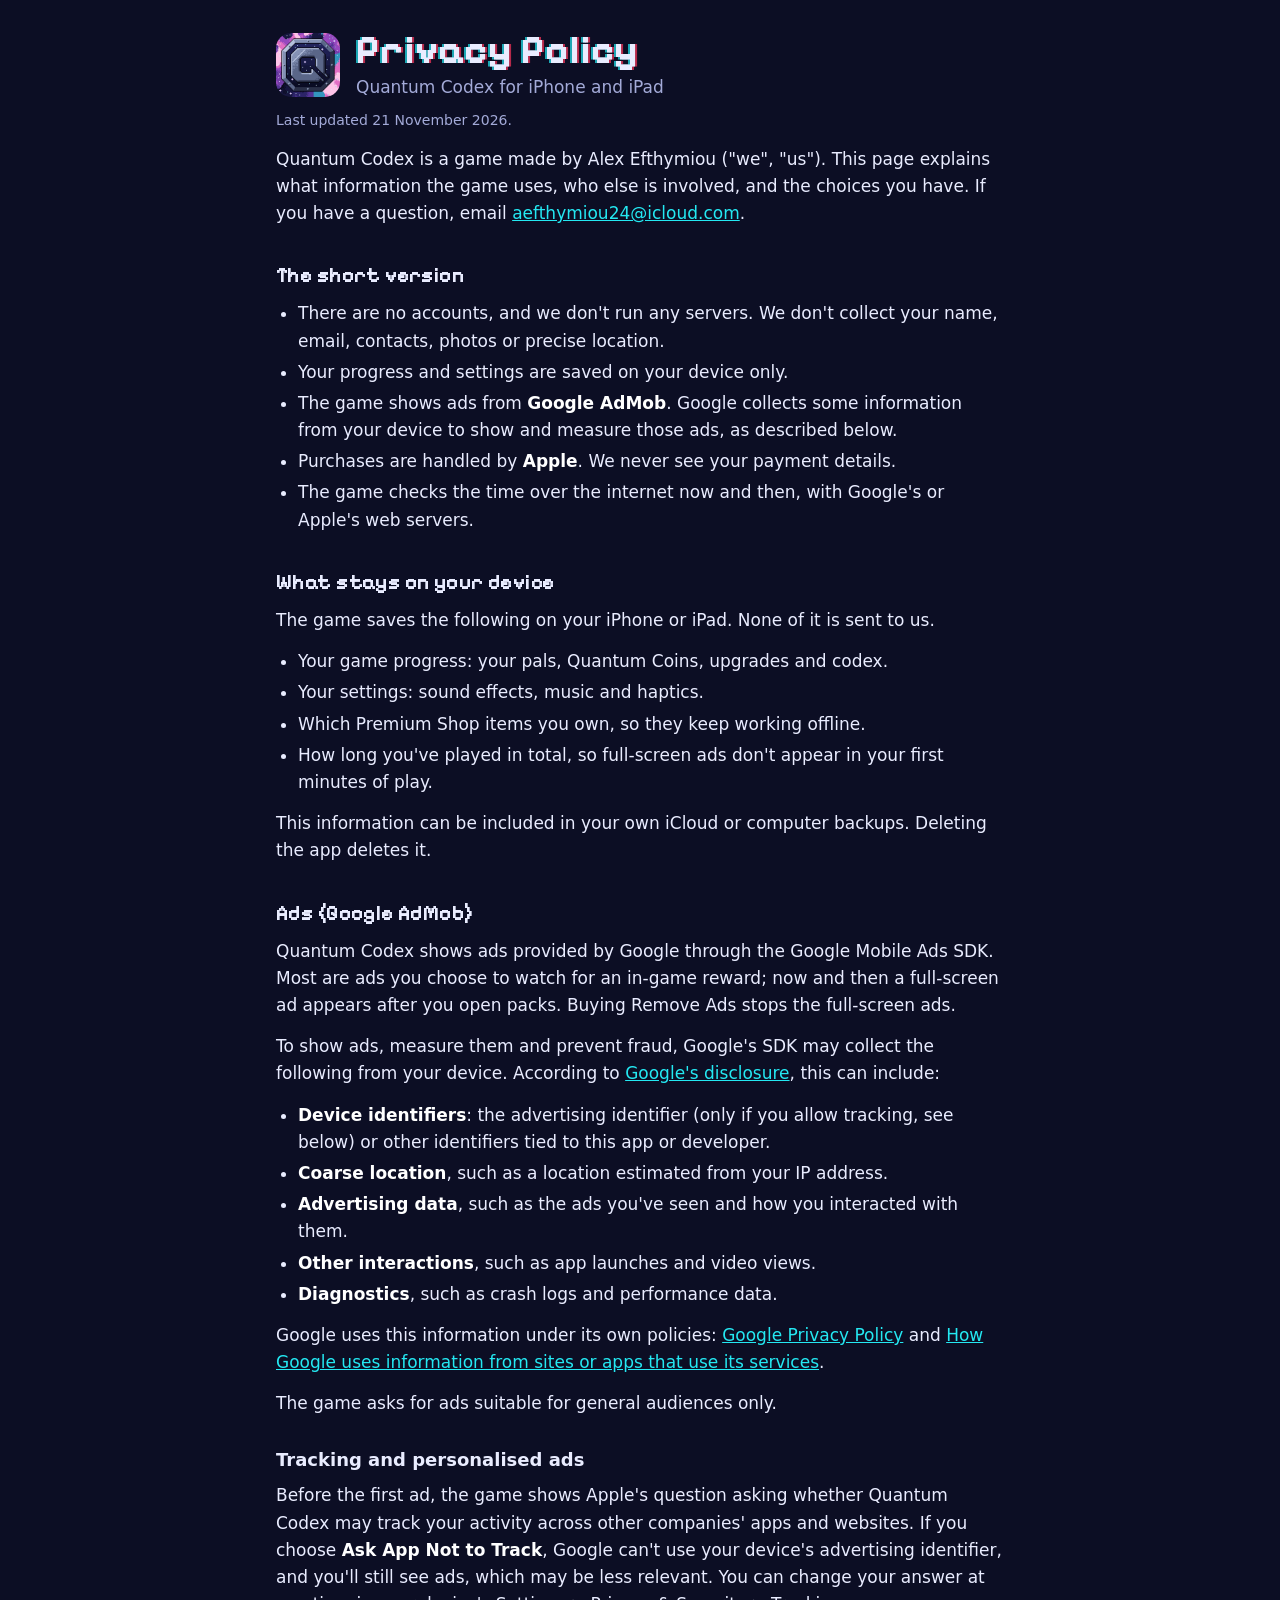
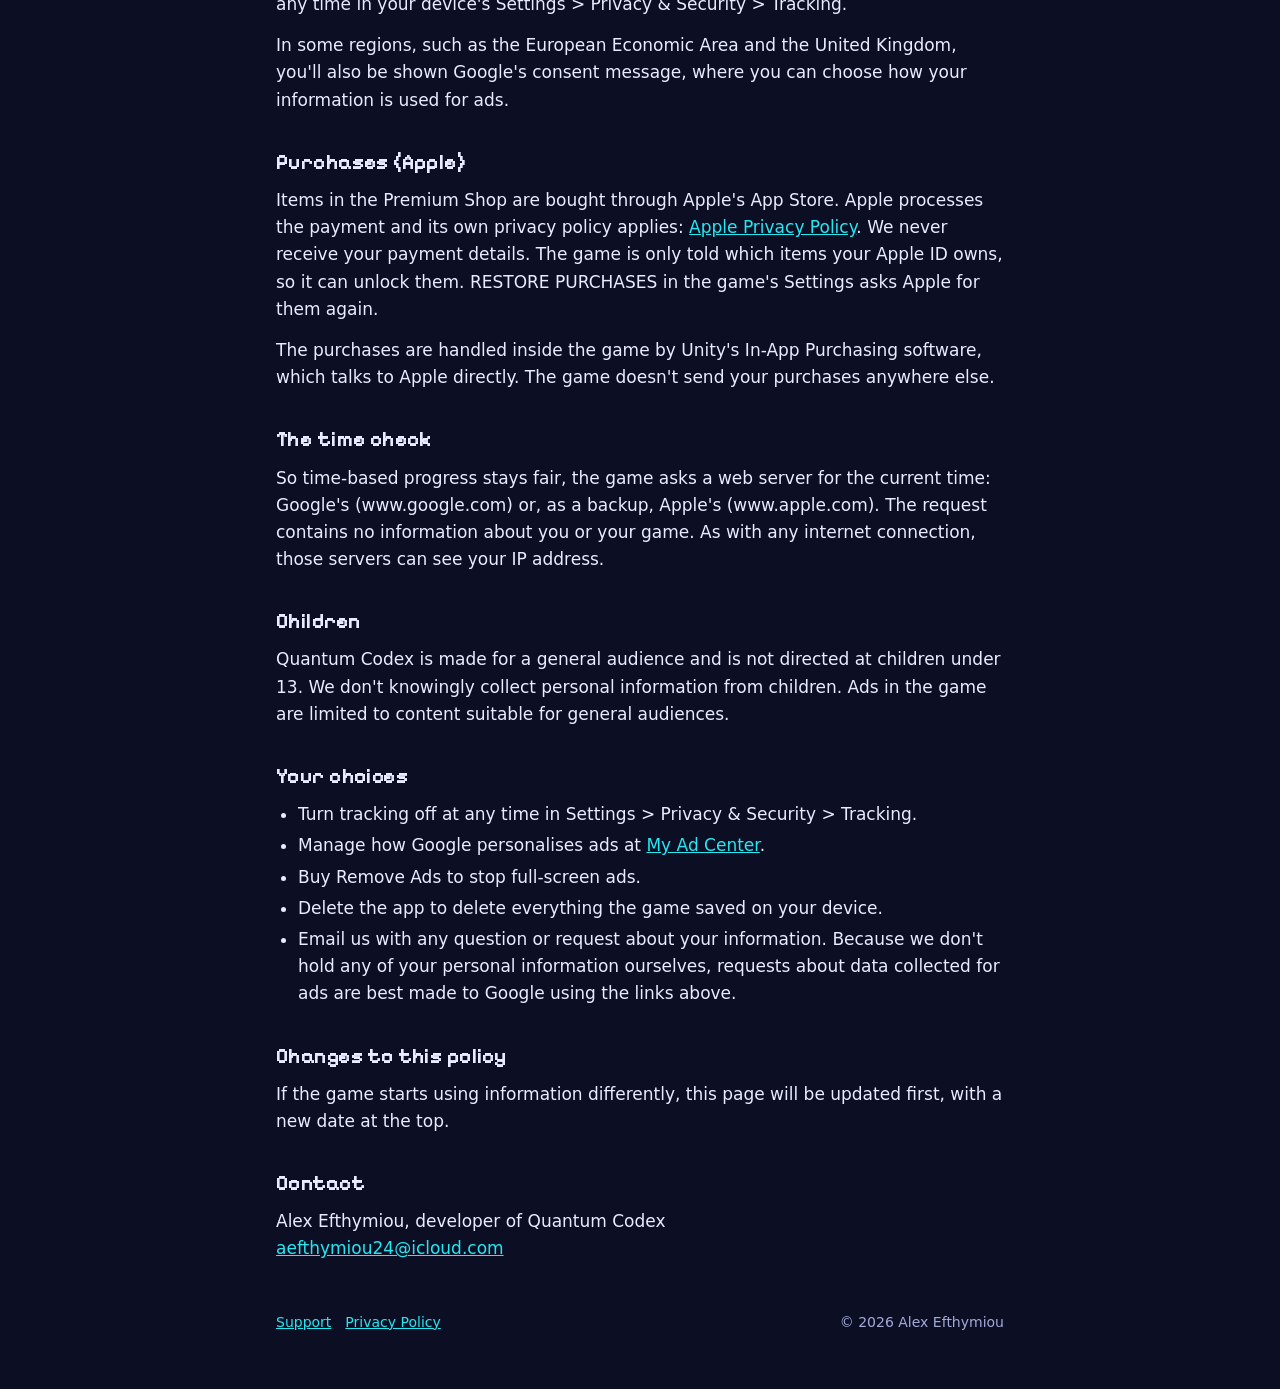
==== privacy/index.html @ 3a5fe4cd "Quantum Codex support site and privacy policy Co-Authored-By: Claude Opus 5.5 <noreply@anthropic.com" ====
<!doctype html>
<html lang="en-AU">
<head>
<meta charset="utf-8">
<meta name="viewport" content="width=device-width, initial-scale=1">
<title>Quantum Codex Privacy Policy</title>
<meta name="description" content="How Quantum Codex handles your information: what stays on your device, the ads from Google AdMob, purchases through Apple, and the time check.">
<link rel="icon" type="image/png" href="../assets/favicon.png">
<link rel="apple-touch-icon" href="../assets/apple-touch-icon.png">
<link rel="stylesheet" href="../assets/site.css">
</head>
<body>

<main class="wrap policy">
  <header class="top">
    <img src="../assets/icon-256.png" alt="">
    <div>
      <h1>Privacy Policy</h1>
      <p class="tag">Quantum Codex for iPhone and iPad</p>
    </div>
  </header>
  <p class="updated">Last updated 21 November 2026.</p>

  <p>Quantum Codex is a game made by Alex Efthymiou ("we", "us"). This page explains what information the game uses, who else is involved, and the choices you have. If you have a question, email <a href="mailto:aefthymiou24@icloud.com">aefthymiou24@icloud.com</a>.</p>

  <h2>The short version</h2>
  <ul>
    <li>There are no accounts, and we don't run any servers. We don't collect your name, email, contacts, photos or precise location.</li>
    <li>Your progress and settings are saved on your device only.</li>
    <li>The game shows ads from <strong>Google AdMob</strong>. Google collects some information from your device to show and measure those ads, as described below.</li>
    <li>Purchases are handled by <strong>Apple</strong>. We never see your payment details.</li>
    <li>The game checks the time over the internet now and then, with Google's or Apple's web servers.</li>
  </ul>

  <h2>What stays on your device</h2>
  <p>The game saves the following on your iPhone or iPad. None of it is sent to us.</p>
  <ul>
    <li>Your game progress: your pals, Quantum Coins, upgrades and codex.</li>
    <li>Your settings: sound effects, music and haptics.</li>
    <li>Which Premium Shop items you own, so they keep working offline.</li>
    <li>How long you've played in total, so full-screen ads don't appear in your first minutes of play.</li>
  </ul>
  <p>This information can be included in your own iCloud or computer backups. Deleting the app deletes it.</p>

  <h2>Ads (Google AdMob)</h2>
  <p>Quantum Codex shows ads provided by Google through the Google Mobile Ads SDK. Most are ads you choose to watch for an in-game reward; now and then a full-screen ad appears after you open packs. Buying Remove Ads stops the full-screen ads.</p>
  <p>To show ads, measure them and prevent fraud, Google's SDK may collect the following from your device. According to <a href="https://developers.google.com/admob/ios/privacy/data-disclosure">Google's disclosure</a>, this can include:</p>
  <ul>
    <li><strong>Device identifiers</strong>: the advertising identifier (only if you allow tracking, see below) or other identifiers tied to this app or developer.</li>
    <li><strong>Coarse location</strong>, such as a location estimated from your IP address.</li>
    <li><strong>Advertising data</strong>, such as the ads you've seen and how you interacted with them.</li>
    <li><strong>Other interactions</strong>, such as app launches and video views.</li>
    <li><strong>Diagnostics</strong>, such as crash logs and performance data.</li>
  </ul>
  <p>Google uses this information under its own policies: <a href="https://policies.google.com/privacy">Google Privacy Policy</a> and <a href="https://policies.google.com/technologies/partner-sites">How Google uses information from sites or apps that use its services</a>.</p>
  <p>The game asks for ads suitable for general audiences only.</p>

  <h3>Tracking and personalised ads</h3>
  <p>Before the first ad, the game shows Apple's question asking whether Quantum Codex may track your activity across other companies' apps and websites. If you choose <strong>Ask App Not to Track</strong>, Google can't use your device's advertising identifier, and you'll still see ads, which may be less relevant. You can change your answer at any time in your device's Settings &gt; Privacy &amp; Security &gt; Tracking.</p>
  <p>In some regions, such as the European Economic Area and the United Kingdom, you'll also be shown Google's consent message, where you can choose how your information is used for ads.</p>

  <h2>Purchases (Apple)</h2>
  <p>Items in the Premium Shop are bought through Apple's App Store. Apple processes the payment and its own privacy policy applies: <a href="https://www.apple.com/legal/privacy/">Apple Privacy Policy</a>. We never receive your payment details. The game is only told which items your Apple ID owns, so it can unlock them. RESTORE PURCHASES in the game's Settings asks Apple for them again.</p>
  <p>The purchases are handled inside the game by Unity's In-App Purchasing software, which talks to Apple directly. The game doesn't send your purchases anywhere else.</p>

  <h2>The time check</h2>
  <p>So time-based progress stays fair, the game asks a web server for the current time: Google's (www.google.com) or, as a backup, Apple's (www.apple.com). The request contains no information about you or your game. As with any internet connection, those servers can see your IP address.</p>

  <h2>Children</h2>
  <p>Quantum Codex is made for a general audience and is not directed at children under 13. We don't knowingly collect personal information from children. Ads in the game are limited to content suitable for general audiences.</p>

  <h2>Your choices</h2>
  <ul>
    <li>Turn tracking off at any time in Settings &gt; Privacy &amp; Security &gt; Tracking.</li>
    <li>Manage how Google personalises ads at <a href="https://myadcenter.google.com">My Ad Center</a>.</li>
    <li>Buy Remove Ads to stop full-screen ads.</li>
    <li>Delete the app to delete everything the game saved on your device.</li>
    <li>Email us with any question or request about your information. Because we don't hold any of your personal information ourselves, requests about data collected for ads are best made to Google using the links above.</li>
  </ul>

  <h2>Changes to this policy</h2>
  <p>If the game starts using information differently, this page will be updated first, with a new date at the top.</p>

  <h2>Contact</h2>
  <p>Alex Efthymiou, developer of Quantum Codex<br>
  <a href="mailto:aefthymiou24@icloud.com">aefthymiou24@icloud.com</a></p>

  <footer>
    <nav><a href="../">Support</a><a href="./">Privacy Policy</a></nav>
    <span>&copy; 2026 Alex Efthymiou</span>
  </footer>
</main>
</body>
</html>
---- assets/site.css ----
/* Quantum Codex support site. One dark theme on purpose: the game is set in an attic at night. */
@font-face {
  font-family: "Pixelify Sans";
  src: url("pixelify-sans-700.woff2") format("woff2");
  font-weight: 700;
  font-display: swap;
}

:root {
  --night: #0c0e24;
  --panel: #161a3e;
  --line: #2a2f63;
  --ink: #e9ecff;
  --muted: #a3aad8;
  --cyan: #24e8f2;
  --red: #ff355b;
  --gold: #f2b552;
  --display: "Pixelify Sans", "Courier New", monospace;
  --body: -apple-system, BlinkMacSystemFont, system-ui, "Segoe UI", Roboto, sans-serif;
  color-scheme: dark;
}

* { box-sizing: border-box; }
html { -webkit-text-size-adjust: 100%; }
body {
  margin: 0;
  background: var(--night);
  color: var(--ink);
  font: 17px/1.6 var(--body);
}

.hero { background: #06071a; border-bottom: 2px solid var(--line); }
.hero img { display: block; width: 100%; max-width: 1400px; height: auto; margin: 0 auto; aspect-ratio: 1920 / 823; }

.wrap { max-width: 760px; margin: 0 auto; padding: 0 16px 56px; }

header.top { display: flex; align-items: center; gap: 16px; padding: 28px 0 8px; }
header.top img { width: 64px; height: 64px; border-radius: 15px; flex: none; }
h1 {
  font: 700 clamp(28px, 6vw, 40px)/1.1 var(--display);
  margin: 0;
  letter-spacing: .02em;
  text-shadow: -2px 0 0 rgba(36, 232, 242, .7), 2px 0 0 rgba(255, 53, 91, .7);
}
.tag { margin: 2px 0 0; color: var(--muted); }
h2 { font: 700 24px/1.2 var(--display); margin: 44px 0 12px; letter-spacing: .02em; }
h3 { font-size: 18px; margin: 28px 0 8px; }
p, li { max-width: 68ch; }
p { margin: 0 0 14px; }
ul { padding-left: 22px; margin: 0 0 14px; }
li { margin: 4px 0; }
a { color: var(--cyan); }
a:focus-visible, summary:focus-visible, button:focus-visible { outline: 2px solid var(--cyan); outline-offset: 3px; }
strong { color: #fff; }

.panel { background: var(--panel); border: 2px solid var(--line); border-radius: 10px; padding: 20px; margin-top: 20px; }
.label { font: 700 14px var(--display); letter-spacing: .08em; text-transform: uppercase; color: var(--gold); }
.mail { display: flex; flex-wrap: wrap; align-items: center; gap: 10px; margin: 8px 0 12px; }
.mail a { font-weight: 700; font-size: 19px; color: var(--ink); overflow-wrap: anywhere; }
.mail button { font: 600 14px var(--body); color: var(--night); background: var(--cyan); border: 0; border-radius: 6px; padding: 6px 12px; cursor: pointer; }
.mail button[data-done] { background: var(--gold); }
.panel ul { color: var(--muted); }

details { border-top: 1px solid var(--line); }
details:last-of-type { border-bottom: 1px solid var(--line); }
summary { cursor: pointer; font-weight: 700; padding: 12px 0; list-style: none; display: flex; gap: 12px; align-items: baseline; }
summary::-webkit-details-marker { display: none; }
summary::before { content: "+"; font-family: var(--display); color: var(--cyan); width: 14px; flex: none; }
details[open] summary::before { content: "\2212"; color: var(--red); }
details > div { padding: 0 0 6px 26px; color: var(--muted); }

.policy h2 { font-size: 21px; margin-top: 36px; }
.updated { color: var(--muted); font-size: 14px; }
table { border-collapse: collapse; width: 100%; margin: 8px 0 16px; font-size: 15px; }
th, td { text-align: left; vertical-align: top; padding: 8px 10px; border: 1px solid var(--line); }
th { background: var(--panel); }
.scroll { overflow-x: auto; }

footer { margin-top: 48px; color: var(--muted); font-size: 14px; display: flex; flex-wrap: wrap; justify-content: space-between; gap: 8px; }
footer nav a { margin-right: 14px; }
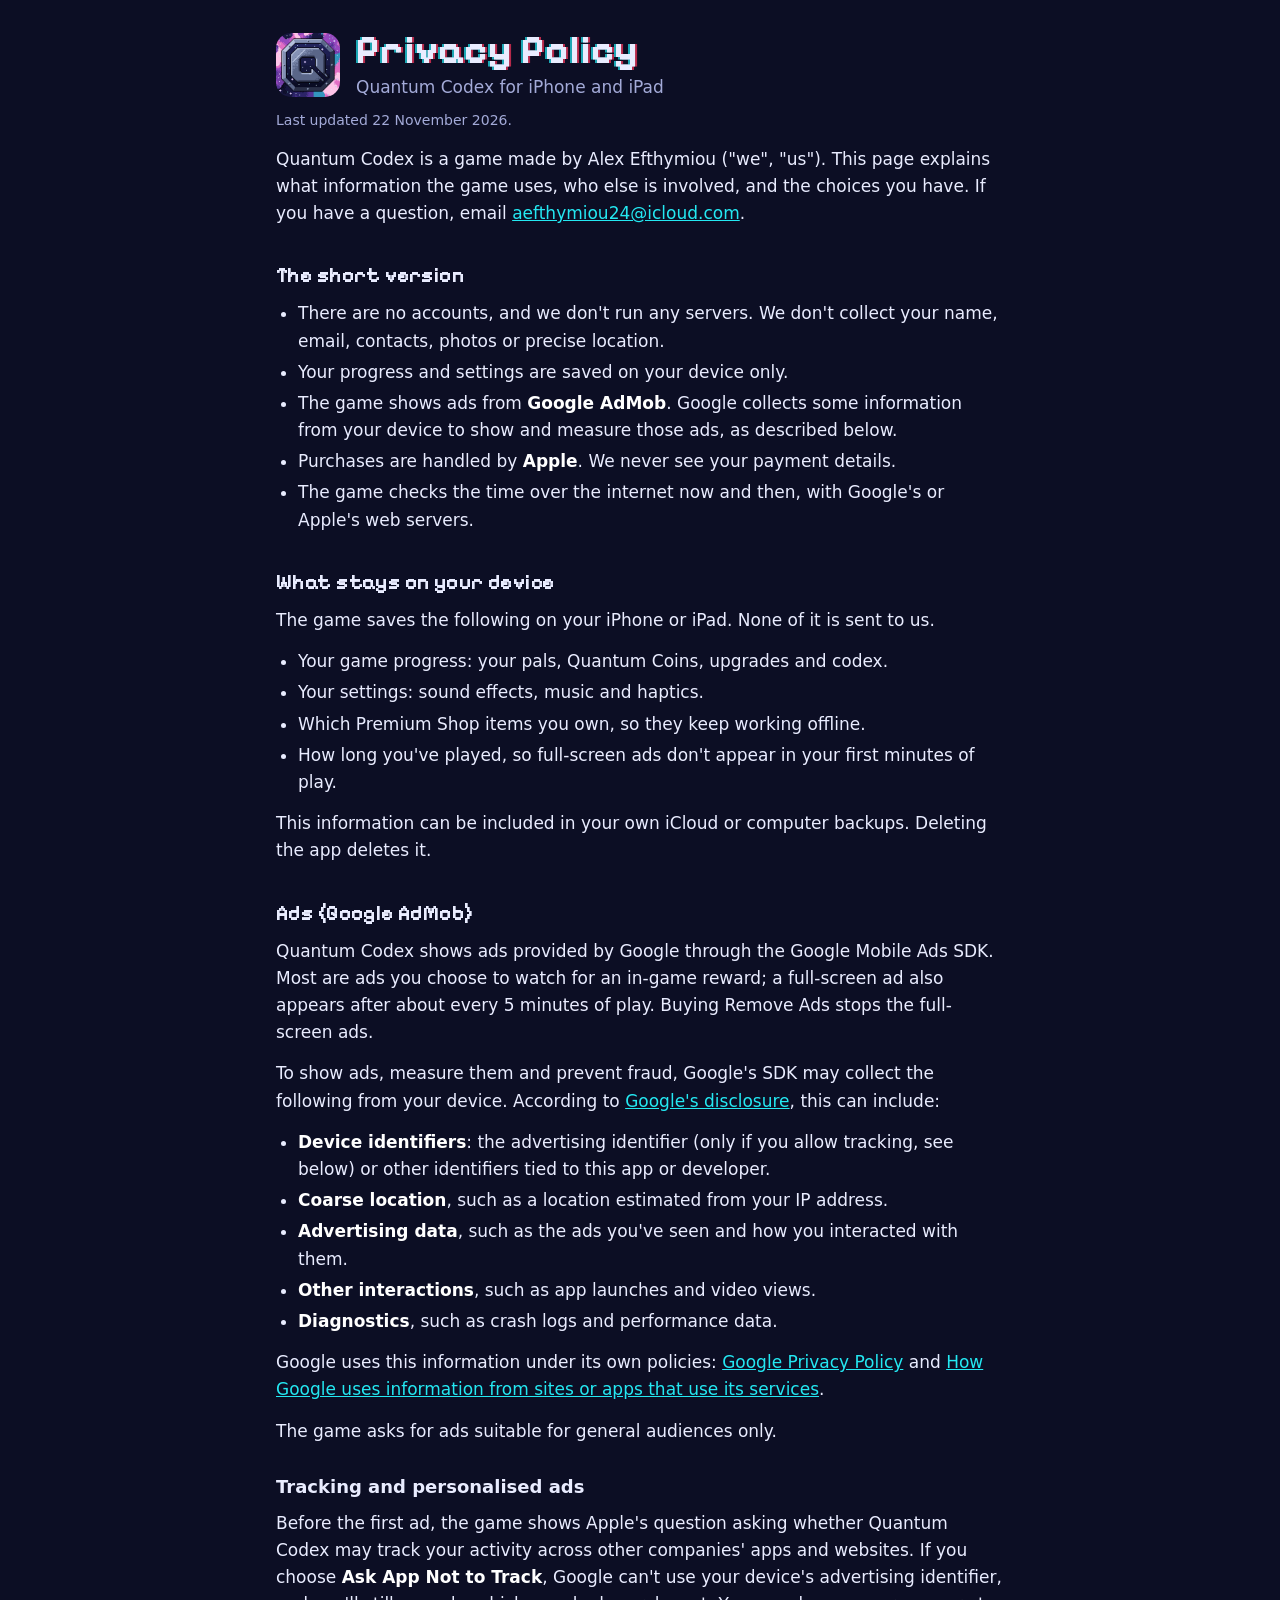
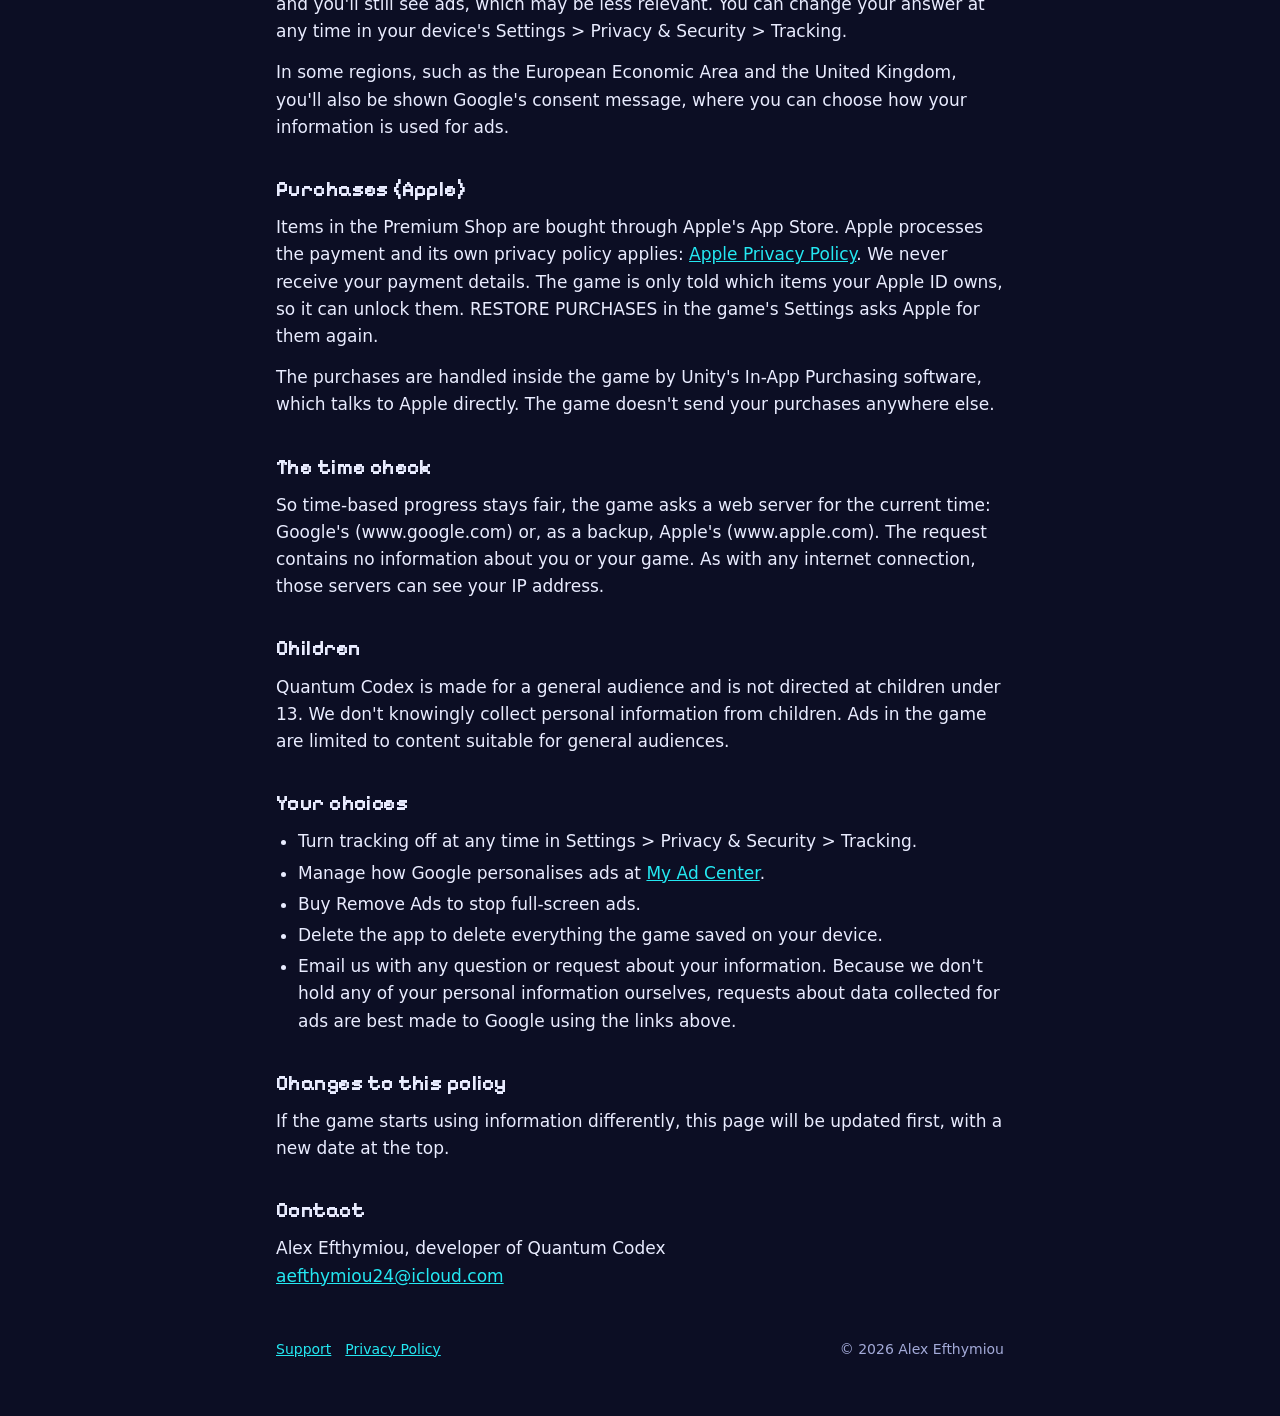
==== commit d82584ef: "Ads: a full-screen ad after about every 5 minutes of play; play symbols on ad buttons Co-Authored-By" ====
--- a/privacy/index.html
+++ b/privacy/index.html
@@ -19,7 +19,7 @@
       <p class="tag">Quantum Codex for iPhone and iPad</p>
     </div>
   </header>
-  <p class="updated">Last updated 21 November 2026.</p>
+  <p class="updated">Last updated 22 November 2026.</p>
 
   <p>Quantum Codex is a game made by Alex Efthymiou ("we", "us"). This page explains what information the game uses, who else is involved, and the choices you have. If you have a question, email <a href="mailto:aefthymiou24@icloud.com">aefthymiou24@icloud.com</a>.</p>
 
@@ -38,12 +38,12 @@
     <li>Your game progress: your pals, Quantum Coins, upgrades and codex.</li>
     <li>Your settings: sound effects, music and haptics.</li>
     <li>Which Premium Shop items you own, so they keep working offline.</li>
-    <li>How long you've played in total, so full-screen ads don't appear in your first minutes of play.</li>
+    <li>How long you've played, so full-screen ads don't appear in your first minutes of play.</li>
   </ul>
   <p>This information can be included in your own iCloud or computer backups. Deleting the app deletes it.</p>
 
   <h2>Ads (Google AdMob)</h2>
-  <p>Quantum Codex shows ads provided by Google through the Google Mobile Ads SDK. Most are ads you choose to watch for an in-game reward; now and then a full-screen ad appears after you open packs. Buying Remove Ads stops the full-screen ads.</p>
+  <p>Quantum Codex shows ads provided by Google through the Google Mobile Ads SDK. Most are ads you choose to watch for an in-game reward; a full-screen ad also appears after about every 5 minutes of play. Buying Remove Ads stops the full-screen ads.</p>
   <p>To show ads, measure them and prevent fraud, Google's SDK may collect the following from your device. According to <a href="https://developers.google.com/admob/ios/privacy/data-disclosure">Google's disclosure</a>, this can include:</p>
   <ul>
     <li><strong>Device identifiers</strong>: the advertising identifier (only if you allow tracking, see below) or other identifiers tied to this app or developer.</li>
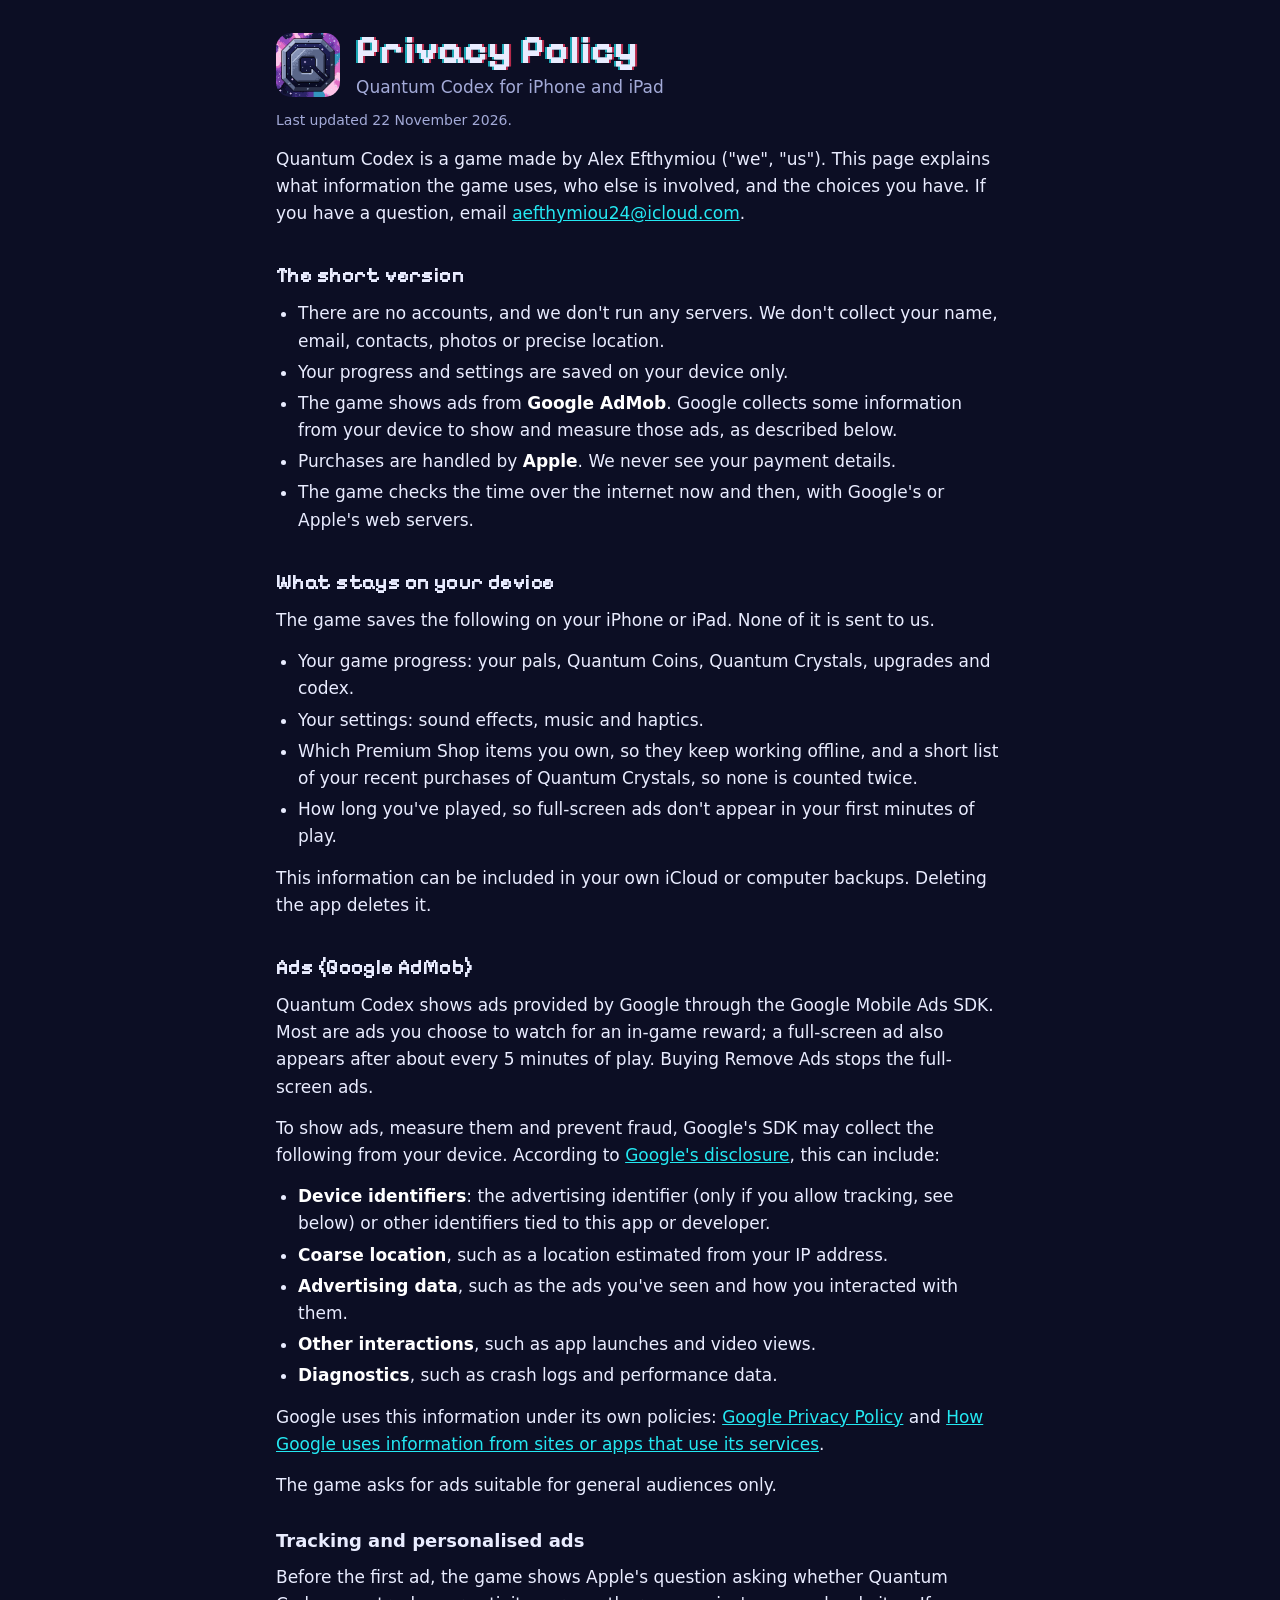
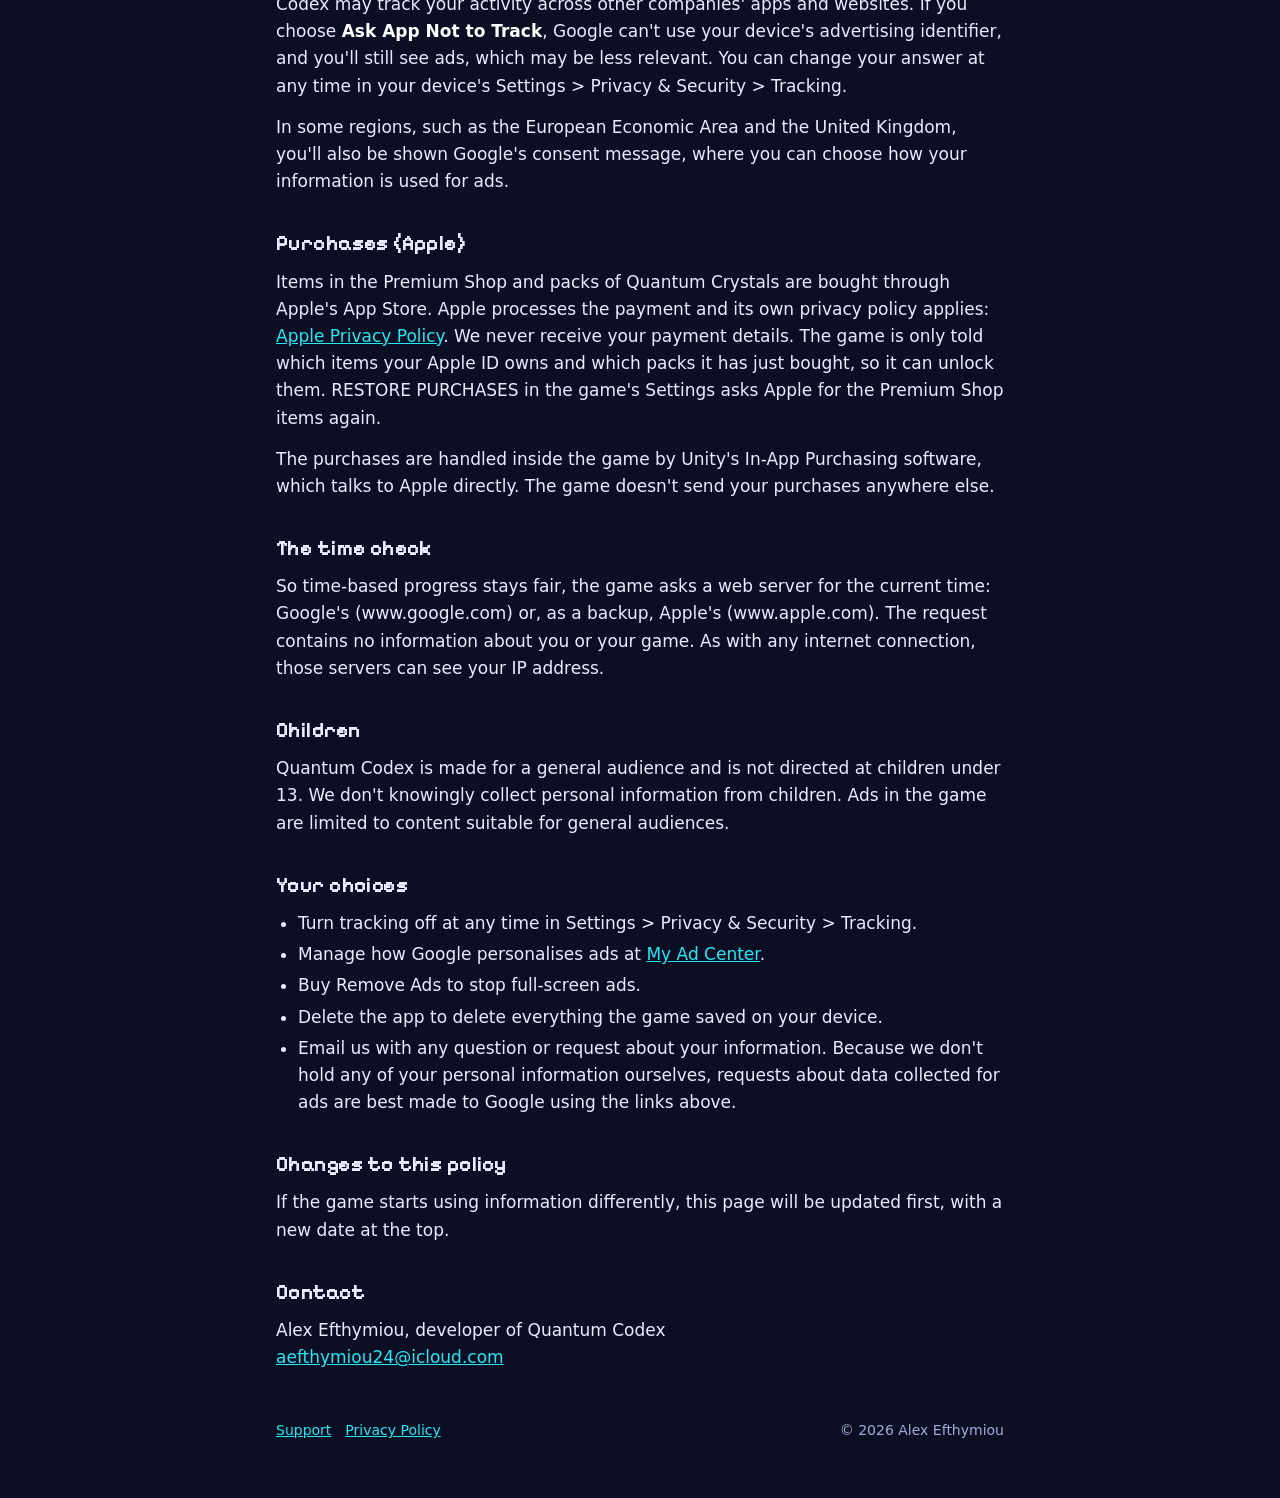
==== commit 153c87b3: "Quantum Crystals in the FAQ and the privacy policy Co-Authored-By: Claude Fable 5.2 <noreply@anthrop" ====
--- a/privacy/index.html
+++ b/privacy/index.html
@@ -35,9 +35,9 @@
   <h2>What stays on your device</h2>
   <p>The game saves the following on your iPhone or iPad. None of it is sent to us.</p>
   <ul>
-    <li>Your game progress: your pals, Quantum Coins, upgrades and codex.</li>
+    <li>Your game progress: your pals, Quantum Coins, Quantum Crystals, upgrades and codex.</li>
     <li>Your settings: sound effects, music and haptics.</li>
-    <li>Which Premium Shop items you own, so they keep working offline.</li>
+    <li>Which Premium Shop items you own, so they keep working offline, and a short list of your recent purchases of Quantum Crystals, so none is counted twice.</li>
     <li>How long you've played, so full-screen ads don't appear in your first minutes of play.</li>
   </ul>
   <p>This information can be included in your own iCloud or computer backups. Deleting the app deletes it.</p>
@@ -60,7 +60,7 @@
   <p>In some regions, such as the European Economic Area and the United Kingdom, you'll also be shown Google's consent message, where you can choose how your information is used for ads.</p>
 
   <h2>Purchases (Apple)</h2>
-  <p>Items in the Premium Shop are bought through Apple's App Store. Apple processes the payment and its own privacy policy applies: <a href="https://www.apple.com/legal/privacy/">Apple Privacy Policy</a>. We never receive your payment details. The game is only told which items your Apple ID owns, so it can unlock them. RESTORE PURCHASES in the game's Settings asks Apple for them again.</p>
+  <p>Items in the Premium Shop and packs of Quantum Crystals are bought through Apple's App Store. Apple processes the payment and its own privacy policy applies: <a href="https://www.apple.com/legal/privacy/">Apple Privacy Policy</a>. We never receive your payment details. The game is only told which items your Apple ID owns and which packs it has just bought, so it can unlock them. RESTORE PURCHASES in the game's Settings asks Apple for the Premium Shop items again.</p>
   <p>The purchases are handled inside the game by Unity's In-App Purchasing software, which talks to Apple directly. The game doesn't send your purchases anywhere else.</p>
 
   <h2>The time check</h2>
